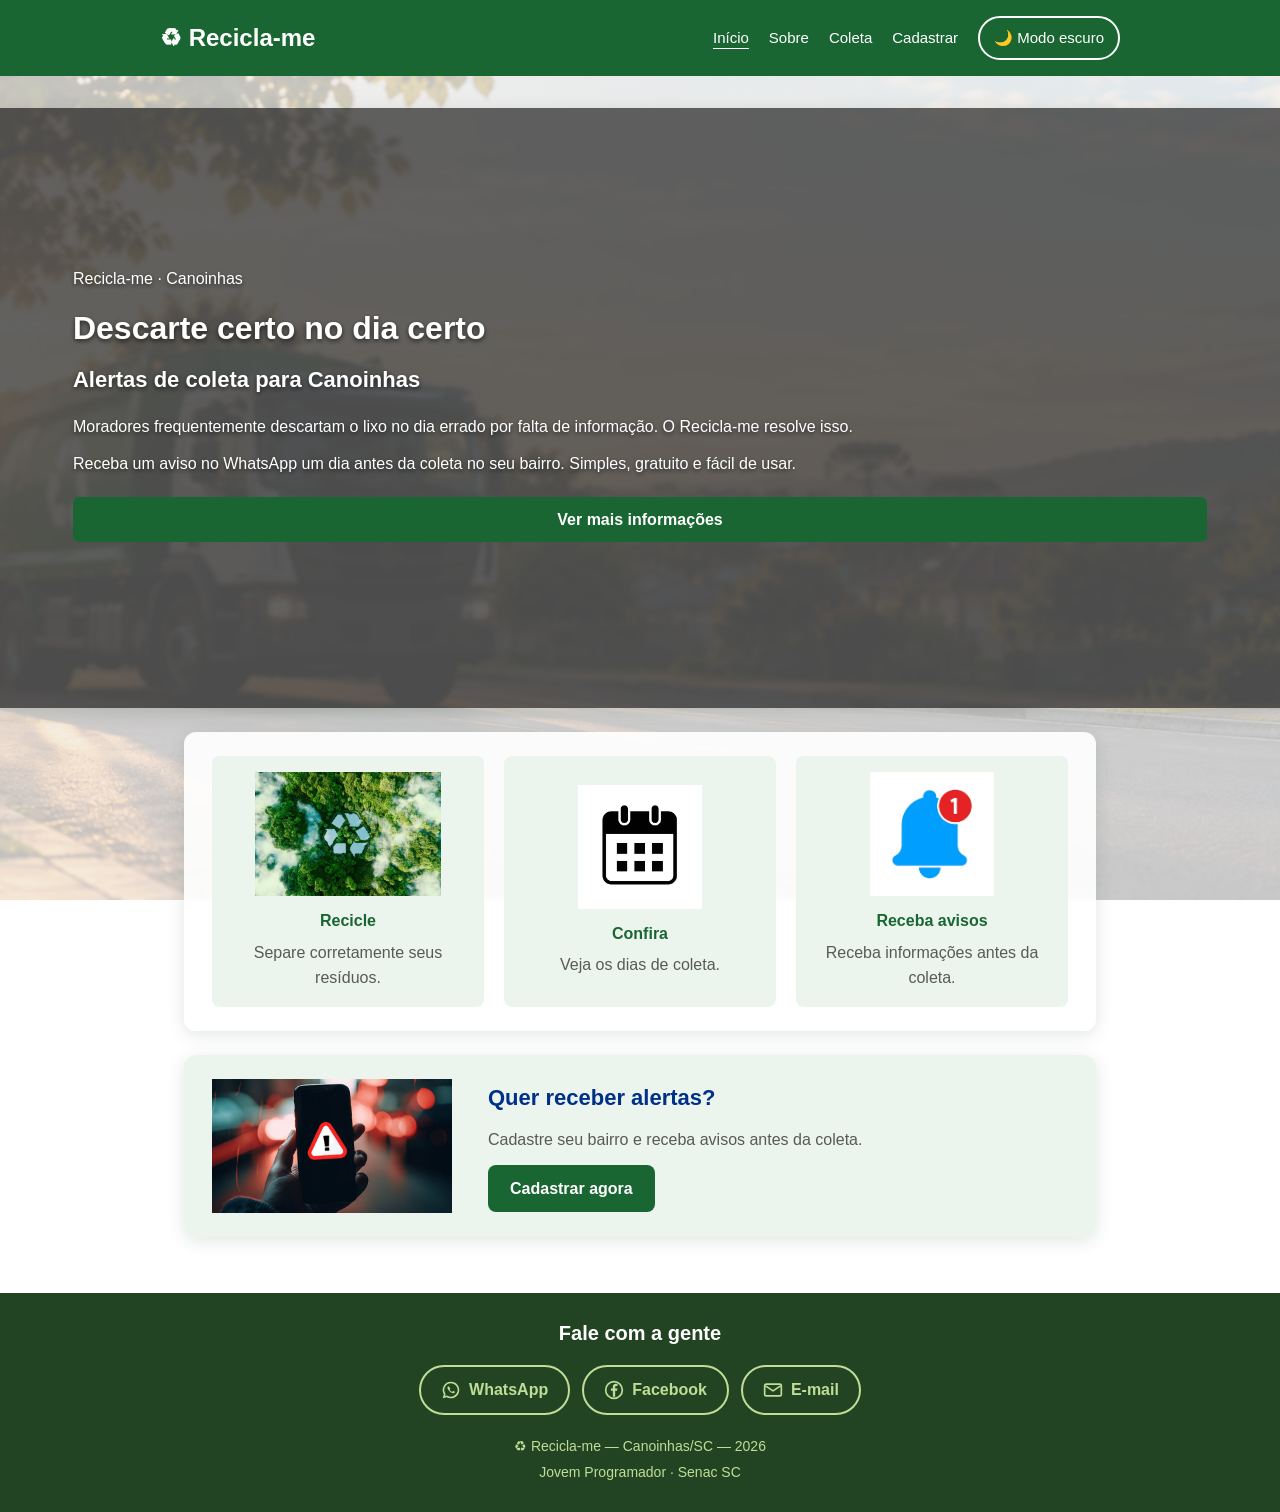
==== index.html @ 96f7b992 "menu hambúrguer acessível" ====
<!DOCTYPE html>
<html lang="pt-BR">
<head>
  <meta charset="UTF-8">
  <meta name="viewport" content="width=device-width, initial-scale=1.0">
  <meta name="description" content="Conheça o Recicla-me e receba alertas dos dias de coleta de resíduos em Canoinhas.">
  <title>Recicla-me | Início</title>
  <link rel="stylesheet" href="styles.css">
  <script src="script.js"></script>
</head>
<body>
  <a class="pular" href="#conteudo">Pular para o conteúdo</a>
  <header>
    <div id="topo">
      <a class="marca" href="index.html"><span>♻ Recicla-me</span></a>
      <button type="button" id="menu-btn" aria-expanded="false" aria-controls="menu-principal" aria-label="Abrir menu"><span></span><span></span><span></span></button>
      <nav id="menu-principal" class="mini-nav" aria-label="Navegação principal">
        <a href="index.html" aria-current="page">Início</a>
        <a href="sobre.html">Sobre</a>
        <a href="coleta.html">Coleta</a>
        <a href="cadastrar.html">Cadastrar</a>
        <button type="button" id="tema-btn" aria-pressed="false">🌙 Modo escuro</button>
      </nav>
    </div>
  </header>

  <main id="conteudo" class="pagina-inicio" tabindex="-1">
    <section class="apresentacao" aria-labelledby="titulo-inicio">
      <p class="sobretitulo">Recicla-me · Canoinhas</p>
      <h1 id="titulo-inicio">Descarte certo no dia certo</h1>
      <h2>Alertas de coleta para Canoinhas</h2>
      <p>Moradores frequentemente descartam o lixo no dia errado por falta de informação. O Recicla-me resolve isso.</p>
      <p>Receba um aviso no WhatsApp um dia antes da coleta no seu bairro. Simples, gratuito e fácil de usar.</p>
      <button type="button" id="botao-mais-info" class="botao-js" aria-expanded="false" aria-controls="bloco-info">Ver mais informações</button>
      <div id="bloco-info" class="escondido">
        <p>O aviso chega um dia antes da coleta, direto no seu WhatsApp. Você escolhe quais tipos de coleta quer acompanhar: lixo comum, reciclável ou entulho.</p>
      </div>
    </section>

    <section aria-label="Como o Recicla-me ajuda">
  <div class="cards cards-inicio">

    <article class="card">
      <img class="ilustracao-card"
           src="imagens/reciclagem.jpg"
         alt="Símbolo da reciclagem visto de cima entre árvores."
         width="612" height="408" loading="lazy">
          <h2>Recicle</h2>
      <p>Separe corretamente seus resíduos.</p>
    </article>

    <article class="card">
      <img class="ilustracao-card"
           src="imagens/calendario.png"
         alt="Ícone preto de calendário com seis datas marcadas."
         width="447" height="447" loading="lazy">
          <h2>Confira</h2>
      <p>Veja os dias de coleta.</p>
    </article>

    <article class="card">
      <img class="ilustracao-card"
           src="imagens/notificacao.jpg"
         alt="Sino azul com indicador vermelho de uma notificação."
         width="554" height="554" loading="lazy">
          <h2>Receba avisos</h2>
      <p>Receba informações antes da coleta.</p>
    </article>

  </div>
</section>

<section class="chamada-cadastro">
  <img class="ilustracao-chamada"
       src="imagens/alertas.jpg"
      alt="Mão segurando um smartphone com símbolo de alerta na tela."
      width="720" height="404" loading="lazy">

  <div class="chamada-conteudo">
    <h2>Quer receber alertas?</h2>
    <p>Cadastre seu bairro e receba avisos antes da coleta.</p>
    <a class="botao-link" href="cadastrar.html">Cadastrar agora</a>
  </div>
</section>

  </main>

  <footer>
    <h2 class="rodape-titulo">Fale com a gente</h2>
    <nav aria-label="Contato e redes sociais">
      <ul class="contatos">
        <li><a href="https://wa.me/5547999999999" target="_blank" rel="noopener noreferrer" aria-label="WhatsApp (abre em nova aba)"><svg viewBox="0 0 24 24" width="20" height="20" aria-hidden="true" focusable="false"><path fill="currentColor" d="M12 2a10 10 0 0 0-8.6 15.1L2 22l5-1.3A10 10 0 1 0 12 2zm0 2a8 8 0 1 1-4.2 14.8l-.4-.2-2.6.7.7-2.5-.2-.4A8 8 0 0 1 12 4zm-3 3.5c-.3 0-.6.3-.8.6-.3.4-.6 1-.4 1.9.3 1.2 1.2 2.6 2.7 3.9 1.5 1.3 2.9 1.8 4 2 .8.1 1.6-.3 2-.8.2-.3.3-.7.1-.9l-1.6-.9c-.2-.1-.5 0-.7.2l-.5.6c-.2.2-.4.2-.6.1-.9-.4-2-1.2-2.7-2.3-.1-.2-.1-.4 0-.6l.4-.6c.1-.2.1-.4 0-.6l-.8-1.6c-.1-.3-.3-.5-.6-.5z"/></svg><span>WhatsApp</span></a></li>
        <li><a href="https://www.facebook.com/reciclame" target="_blank" rel="noopener noreferrer" aria-label="Facebook (abre em nova aba)"><svg viewBox="0 0 24 24" width="20" height="20" aria-hidden="true" focusable="false"><circle cx="12" cy="12" r="10" fill="none" stroke="currentColor" stroke-width="2"/><path fill="currentColor" d="M13.4 20v-7h2.3l.4-2.8h-2.7V8.5c0-.8.2-1.3 1.4-1.3h1.4V4.7c-.3 0-1.1-.1-2.1-.1-2.1 0-3.5 1.3-3.5 3.6v2H8.3V13h2.3v7z"/></svg><span>Facebook</span></a></li>
        <li><a href="mailto:contato@reciclame.com.br" aria-label="E-mail"><svg viewBox="0 0 24 24" width="20" height="20" aria-hidden="true" focusable="false"><rect x="2" y="5" width="20" height="14" rx="2" fill="none" stroke="currentColor" stroke-width="2"/><path d="M3 7l9 6 9-6" fill="none" stroke="currentColor" stroke-width="2" stroke-linejoin="round"/></svg><span>E-mail</span></a></li>
      </ul>
    </nav>
    <p>♻ Recicla-me — Canoinhas/SC — 2026</p>
    <p>Jovem Programador · Senac SC</p>
  </footer>
</body>
</html>
---- styles.css ----
/* ===========================
   RECICLA-ME — styles.css
   Fundo do caminhão em todo o site
   =========================== */

:root {
  --verde-escuro: #1A6632;
  --verde-claro: #C0DD97;
  --azul: #003087;
  --neutro: #595959;
  --fundo: #F2F2F2;
  --branco: #FFFFFF;
  --verde-suave: #EAF5EC;
  --erro: #B3261E;
}

* {
  box-sizing: border-box;
  margin: 0;
  padding: 0;
}

:focus-visible {
  outline: 3px solid var(--azul);
  outline-offset: 3px;
}

header :focus-visible,
footer :focus-visible {
  outline-color: var(--branco);
}

.pular {
  position: absolute;
  top: -60px;
  left: 8px;
  z-index: 100;
  padding: 10px 14px;
  color: var(--azul);
  background-color: var(--branco);
  text-decoration: none;
  border-radius: 6px;
}

.pular:focus {
  top: 8px;
}

html {
  min-height: 100%;
}

body {
  font-family: Arial, sans-serif;
  color: var(--neutro);
  line-height: 1.6;
  overflow-x: clip;

  /* ===========================
     FUNDO DO CAMINHÃO — SITE TODO
     =========================== */

  background-image:
    linear-gradient(
      rgba(242, 242, 242, 0.78),
      rgba(242, 242, 242, 0.78)
    ),
    url("imagens/fundo.jpg");

  background-size: cover;
  background-position: center top;
  background-repeat: no-repeat;
  background-attachment: scroll;
}

img {
  max-width: 100%;
  height: auto;
}

/* ===========================
   CABEÇALHO — flexbox
   =========================== */

header {
  background-color: #1A6632;
  padding: 16px 24px;
  position: relative;
  z-index: 10;
}

#topo {
  display: flex;
  justify-content: space-between;
  align-items: center;
  flex-wrap: wrap;
  max-width: 960px;
  margin: 0 auto;
}

#topo span {
  font-size: 24px;
  font-weight: bold;
  color: var(--branco);
}

.marca {
  text-decoration: none;
}

#topo nav {
  display: none;
  flex-direction: column;
  width: 100%;
  margin-top: 16px;
  gap: 12px;
}

#topo nav.aberto {
  display: flex;
}

#topo nav a {
  display: inline-flex;
  align-items: center;
  min-height: 44px;
  color: #FFFFFF;
  text-decoration: none;
  font-size: 15px;
}

#topo nav a:hover {
  text-decoration: underline;
  text-underline-offset: 5px;
}

#topo nav a[aria-current="page"] {
  color: var(--branco);
  text-decoration: underline;
  text-underline-offset: 5px;
}

/* ===========================
   MENU SANDUÍCHE
   =========================== */

#menu-btn {
  display: flex;
  flex-direction: column;
  justify-content: space-between;
  width: 28px;
  height: 20px;
  background: none;
  border: 0;
  padding: 0;
  cursor: pointer;
}

#menu-btn span {
  height: 3px;
  width: 100%;
  background-color: var(--branco);
  border-radius: 2px;
}

#menu-btn:focus-visible {
  outline: 3px solid var(--branco);
  outline-offset: 5px;
}

/* ===========================
   ESTRUTURA GERAL
   =========================== */

main {
  max-width: 960px;
  margin: 0 auto;
  padding: 24px 14px;
}

/*
   As seções ficam translúcidas para
   o caminhão continuar aparecendo
   no fundo.
*/

section {
  background-color: rgba(255, 255, 255, 0.91);
  border-radius: 12px;
  padding: 20px 18px;
  margin-bottom: 24px;
  box-shadow: 0 4px 18px rgba(20, 60, 30, 0.12);
  backdrop-filter: blur(2px);
}

/* ===========================
   HERO / APRESENTAÇÃO
   =========================== */

.pagina-inicio .apresentacao {
  width: 100vw;
  min-height: 500px;

  margin-left: calc(50% - 50vw);

  padding: 60px 22px;

    /* A camada escura mantém o texto legível sobre o fundo do site. */

  background: linear-gradient(rgba(0, 0, 0, 0.6), rgba(0, 0, 0, 0.6));

  border-left: none;
  border-radius: 0;

  display: flex;
  flex-direction: column;
  justify-content: center;

  color: white;
  text-shadow: 0 2px 5px rgba(0, 0, 0, 0.65);
}

.pagina-inicio .apresentacao h1 {
  color: white;
}

.pagina-inicio .apresentacao h2 {
  color: white;
}

.pagina-inicio .apresentacao p {
  color: white;
}

.pagina-inicio .apresentacao .sobretitulo {
  color: #FFFFFF;
}

/* ===========================
   CARDS DA PÁGINA INICIAL
   =========================== */

.cards-inicio .card {
  min-height: 185px;
  display: flex;
  flex-direction: column;
  align-items: center;
  justify-content: center;
}

.cards-inicio .card img.ilustracao-card {
  display: block;
  width: min(100%, 200px);
  height: 124px;
  flex: 0 0 auto;
  object-fit: contain;
  margin: 0 auto 12px;
}

.chamada-cadastro {
  display: flex;
  flex-direction: column;
  align-items: center;
  justify-content: center;
  gap: 20px;
  text-align: center;
  background-color: rgba(234, 245, 236, 0.94);
}

.chamada-conteudo {
  flex: 0 1 auto;
}

.ilustracao-chamada {
  display: block;
  width: min(100%, 220px);
  height: auto;
  flex: 0 1 auto;
}

.chamada-conteudo h2,
.chamada-conteudo p {
  margin-bottom: 12px;
}

.botao-link {
  display: inline-block;
  padding: 11px 22px;
  color: var(--branco);
  background-color: var(--verde-escuro);
  border-radius: 8px;
  font-weight: bold;
  text-decoration: none;
}

.botao-link:hover {
  background-color: #145228;
}

/* ===========================
   TÍTULOS E TEXTOS
   =========================== */

h1 {
  font-size: 24px;
  color: var(--verde-escuro);
  margin-bottom: 8px;
}

h2 {
  font-size: 22px;
  color: var(--azul);
  margin-bottom: 16px;
}

h3 {
  font-size: 16px;
  color: var(--verde-escuro);
  margin-bottom: 6px;
}

.card h2 {
  font-size: 16px;
  color: var(--verde-escuro);
  margin-bottom: 6px;
}

p {
  font-size: 16px;
  margin-bottom: 12px;
}

/* ===========================
   CARDS — flexbox
   =========================== */

.cards {
  display: flex;
  flex-direction: column;
  flex-wrap: wrap;
  gap: 20px;
}

.card {
  flex: 1 1 220px;
  background-color: rgba(234, 245, 236, 0.94);
  border-radius: 8px;
  padding: 16px 20px;
  text-align: center;
  transition: transform 0.3s;
}

.card:hover {
  transform: scale(1.03);
}

.card img {
  width: 100%;
  height: auto;
  aspect-ratio: 220 / 150;
  object-fit: cover;
  border-radius: 6px;
  margin-bottom: 10px;
}

.card p {
  margin-bottom: 0;
}

/* ===========================
   TABELA — horários de coleta
   =========================== */

table {
  border-collapse: collapse;
  width: 100%;
  background-color: rgba(255, 255, 255, 0.94);
}

#horarios {
  overflow: hidden;
}

.tabela-responsiva {
  max-width: 100%;
  overflow-x: auto;
}

.tabela-responsiva:focus-visible {
  outline: 3px solid var(--azul);
  outline-offset: 3px;
}

.tabela-responsiva table {
  min-width: 540px;
}

th {
  background-color: rgba(26, 102, 50, 0.96);
  color: var(--branco);
  padding: 12px 16px;
  text-align: left;
}

td {
  padding: 12px 16px;
  border: 1px solid #DDDDDD;
}

tbody th[scope="row"] {
  padding: 12px 16px;
  border: 1px solid #DDDDDD;
  color: inherit;
  background: transparent;
  font-weight: normal;
  text-align: left;
}

tbody tr:hover {
  background-color: var(--verde-claro);
}

.semana-coleta {
  display: grid;
  grid-template-columns: 1fr;
  gap: 12px;
  list-style: none;
}

.semana-coleta li {
  min-width: 0;
  padding: 14px;
  background-color: rgba(234, 245, 236, 0.94);
  border-radius: 8px;
}

.semana-coleta strong,
.semana-coleta span {
  display: block;
}

.semana-coleta strong {
  margin-bottom: 4px;
  color: var(--verde-escuro);
}

/* ===========================
   LISTA — como funciona
   =========================== */

ol {
  padding-left: 24px;
}

ol li {
  margin-bottom: 8px;
}

/* ===========================
   CADASTRO — formulário
   =========================== */

#cadastro {
  text-align: center;
  background-color: rgba(234, 245, 236, 0.94);
}

.form-cadastro {
  width: 100%;
  max-width: 640px;
  margin: 24px auto 0;
  padding: 20px;
  text-align: left;
  background-color: rgba(255, 255, 255, 0.97);
  border-radius: 12px;
  box-shadow: 0 4px 20px rgba(0, 48, 135, 0.12);
}

.form-cadastro fieldset {
  margin-bottom: 28px;
  border: 0;
  min-width: 0;
}

.form-cadastro legend {
  width: 100%;
  margin-bottom: 16px;
  padding-bottom: 8px;
  font-size: 18px;
  font-weight: bold;
  color: var(--azul);
  border-bottom: 2px solid var(--verde-claro);
}

.form-cadastro .campo {
  margin-bottom: 16px;
}

.form-cadastro label {
  display: block;
  margin-bottom: 6px;
  font-weight: bold;
  color: #333333;
}

.obrigatorio {
  color: var(--erro);
}

.form-cadastro input[type="text"],
.form-cadastro input[type="tel"] {
  display: block;
  width: 100%;
  padding: 13px 15px;
  font: inherit;
  color: #333333;
  background-color: #FAFAFA;
  border: 1.5px solid #767676;
  border-radius: 10px;
  transition: border-color 0.2s, box-shadow 0.2s;
}

.form-cadastro input::placeholder {
  color: var(--neutro);
  opacity: 1;
}

.form-cadastro input[type="text"]:hover,
.form-cadastro input[type="tel"]:hover {
  border-color: var(--azul);
}

.form-cadastro input[type="text"]:focus,
.form-cadastro input[type="tel"]:focus {
  background-color: var(--branco);
  border-color: var(--azul);
  box-shadow: 0 0 0 3px rgba(0, 48, 135, 0.25);
  outline: 3px solid var(--azul);
  outline-offset: 2px;
}

.form-cadastro input:user-invalid {
  border-color: var(--erro);
}

.form-cadastro .campo-check {
  display: flex;
  align-items: center;
  gap: 12px;
}

.form-cadastro .campo-check input {
  width: 21px;
  height: 21px;
  flex-shrink: 0;
  accent-color: var(--verde-escuro);
  cursor: pointer;
}

.form-cadastro .campo-check label {
  margin: 0;
  font-weight: normal;
  cursor: pointer;
}

.form-cadastro .campo-check input:focus-visible,
.form-cadastro .botao:focus-visible {
  outline: 3px solid var(--azul);
  outline-offset: 3px;
}

.form-cadastro fieldset:nth-of-type(3) .campo-check {
  padding: 12px 16px;
  border: 1.5px solid #767676;
  border-radius: 10px;
  transition: background-color 0.2s, border-color 0.2s;
}

.form-cadastro fieldset:nth-of-type(3) .campo-check:hover {
  border-color: var(--verde-escuro);
}

.form-cadastro fieldset:nth-of-type(3) .campo-check:has(input:checked) {
  background-color: var(--verde-suave);
  border-color: var(--verde-escuro);
}

.form-cadastro fieldset:nth-of-type(3) .campo-check label {
  flex: 1;
  font-weight: bold;
}

.form-cadastro .botao {
  display: block;
  width: 100%;
  margin-top: 24px;
  padding: 16px 24px;
  font: inherit;
  font-size: 17px;
  font-weight: bold;
  color: var(--branco);
  background-color: var(--azul);
  border: 0;
  border-radius: 10px;
  cursor: pointer;
  transition: background-color 0.2s, transform 0.2s, box-shadow 0.2s;
}

.form-cadastro .botao:hover {
  background-color: #002163;
  transform: translateY(-2px);
  box-shadow: 0 8px 18px rgba(0, 48, 135, 0.3);
}

.form-cadastro .botao:active {
  transform: translateY(0);
}

/* ===========================
   VÍDEOS DO YOUTUBE
   =========================== */

.video-embed {
  position: relative;
  width: 100%;
  max-width: 720px;
  margin: 16px auto 0;
  aspect-ratio: 16 / 9;
}

.video-embed iframe {
  position: absolute;
  inset: 0;
  width: 100%;
  height: 100%;
  border: 0;
  border-radius: 12px;
}

/* ===========================
   RODAPÉ
   =========================== */

footer {
  background-color: rgba(26, 61, 26, 0.96);
  text-align: center;
  padding: 24px;
}

footer p {
  color: var(--verde-claro);
  font-size: 14px;
  margin-bottom: 4px;
}

.rodape-titulo {
  margin-bottom: 16px;
  font-size: 20px;
  color: var(--branco);
}

.contatos {
  display: flex;
  flex-wrap: wrap;
  justify-content: center;
  gap: 12px;
  margin-bottom: 20px;
  list-style: none;
}

.contatos a {
  display: inline-flex;
  align-items: center;
  gap: 8px;
  padding: 10px 20px;
  color: var(--verde-claro);
  text-decoration: none;
  font-weight: bold;
  border: 2px solid var(--verde-claro);
  border-radius: 999px;
  transition: background-color 0.2s, color 0.2s, transform 0.2s;
}

.contatos a:hover {
  color: #1A3D1A;
  background-color: var(--verde-claro);
  transform: translateY(-2px);
}

.contatos a:focus-visible {
  outline: 3px solid var(--branco);
  outline-offset: 3px;
}

/* ===========================
   JAVASCRIPT
   =========================== */

@media (prefers-reduced-motion: no-preference) {
  html {
    scroll-behavior: smooth;
  }
}

.escondido {
  display: none;
}

.botao-js {
  display: inline-block;
  margin-top: 8px;
  margin-bottom: 8px;
  padding: 10px 24px;
  font: inherit;
  font-weight: bold;
  color: var(--branco);
  background-color: var(--verde-escuro);
  border: 0;
  border-radius: 6px;
  cursor: pointer;
  transition: background-color 0.2s;
}

.botao-js:hover {
  background-color: #145228;
}

.botao-js:focus-visible {
  outline: 3px solid var(--azul);
  outline-offset: 3px;
}

/* ===========================
   MENSAGEM DO FORMULÁRIO
   =========================== */

.mensagem {
  margin: 0;
}

.mensagem:not(:empty) {
  margin-top: 16px;
  padding: 14px 16px;
  font-weight: bold;
  text-align: center;
  border-radius: 10px;
}

.mensagem.sucesso {
  color: #14461F;
  background-color: #E3F3E4;
  border: 2px solid var(--verde-escuro);
}

.mensagem.erro {
  color: #7A1712;
  background-color: #FDECEA;
  border: 2px solid #B3261E;
}

/* ===========================
   BOTÃO DO MODO ESCURO
   =========================== */

#tema-btn {
  display: inline-flex;
  align-items: center;
  min-height: 44px;
  font: inherit;
  font-size: 15px;
  color: #FFFFFF;
  background: transparent;
  border: 2px solid #FFFFFF;
  border-radius: 999px;
  padding: 4px 14px;
  cursor: pointer;
  transition: background-color 0.2s, color 0.2s;
}

#tema-btn:hover {
  color: var(--verde-escuro);
  background-color: var(--verde-claro);
}

#tema-btn:focus-visible {
  outline: 3px solid var(--branco);
  outline-offset: 3px;
}

/* ===========================
   MODO ESCURO
   =========================== */

[data-theme="dark"] {
  color-scheme: dark;
  --fundo: #111611;
  --neutro: #D3DBD3;
  --verde-suave: #263326;
}

[data-theme="dark"] :focus-visible {
  outline-color: #9DB8FF;
}

[data-theme="dark"] header :focus-visible,
[data-theme="dark"] footer :focus-visible {
  outline-color: #FFFFFF;
}

[data-theme="dark"] body {
  background-image:
    linear-gradient(
      rgba(17, 22, 17, 0.72),
      rgba(17, 22, 17, 0.72)
    ),
    url("imagens/fundo.jpg");
}

[data-theme="dark"] section {
  background-color: rgba(27, 35, 27, 0.93);
}

[data-theme="dark"] .card,
[data-theme="dark"] #cadastro {
  background-color: rgba(38, 51, 38, 0.94);
}

[data-theme="dark"] .chamada-cadastro,
[data-theme="dark"] .semana-coleta li {
  background-color: rgba(38, 51, 38, 0.94);
}

[data-theme="dark"] .sobretitulo,
[data-theme="dark"] .semana-coleta strong {
  color: #8FD19E;
}

[data-theme="dark"] h1,
[data-theme="dark"] h3 {
  color: #8FD19E;
}

[data-theme="dark"] h2 {
  color: #9DB8FF;
}

[data-theme="dark"] .card h2 {
  color: #8FD19E;
}

[data-theme="dark"] td {
  border-color: #3A463A;
}

[data-theme="dark"] tbody th[scope="row"] {
  border-color: #3A463A;
}

[data-theme="dark"] tbody tr:hover {
  background-color: #2C3D2C;
}

[data-theme="dark"] table {
  background-color: rgba(20, 27, 20, 0.94);
}

/* Formulário no modo escuro */

[data-theme="dark"] .form-cadastro {
  background-color: rgba(20, 27, 20, 0.97);
  box-shadow: 0 4px 20px rgba(0, 0, 0, 0.5);
}

[data-theme="dark"] .form-cadastro legend {
  color: #9DB8FF;
  border-bottom-color: #3F6B45;
}

[data-theme="dark"] .form-cadastro label {
  color: #E6EDE6;
}

[data-theme="dark"] .obrigatorio {
  color: #FF8A80;
}

[data-theme="dark"] .form-cadastro input[type="text"],
[data-theme="dark"] .form-cadastro input[type="tel"] {
  color: #E6EDE6;
  background-color: #1B231B;
  border-color: #8A9A8A;
}

[data-theme="dark"] .form-cadastro input::placeholder {
  color: #B5C0B5;
}

[data-theme="dark"] .form-cadastro input[type="text"]:hover,
[data-theme="dark"] .form-cadastro input[type="tel"]:hover {
  border-color: #9DB8FF;
}

[data-theme="dark"] .form-cadastro input[type="text"]:focus,
[data-theme="dark"] .form-cadastro input[type="tel"]:focus {
  background-color: #141B14;
  border-color: #9DB8FF;
  box-shadow: 0 0 0 3px rgba(157, 184, 255, 0.35);
  outline-color: #9DB8FF;
}

[data-theme="dark"] .form-cadastro input:user-invalid {
  border-color: #FF8A80;
}

[data-theme="dark"] .form-cadastro fieldset:nth-of-type(3) .campo-check {
  border-color: #8A9A8A;
}

[data-theme="dark"] .form-cadastro fieldset:nth-of-type(3) .campo-check:has(input:checked) {
  background-color: #2C4A2F;
  border-color: #8FD19E;
}

[data-theme="dark"] .form-cadastro .campo-check input:focus-visible,
[data-theme="dark"] .form-cadastro .botao:focus-visible {
  outline-color: #9DB8FF;
}

[data-theme="dark"] .form-cadastro .botao {
  background-color: #2F5FC4;
}

[data-theme="dark"] .form-cadastro .botao:hover {
  background-color: #244C9E;
  box-shadow: 0 8px 18px rgba(0, 0, 0, 0.5);
}

/* ===========================
   RESPONSIVO
   =========================== */

@media (min-width: 600px) {
  .semana-coleta {
    grid-template-columns: repeat(2, minmax(0, 1fr));
  }
}

/* Telas a partir de tablet */

@media (min-width: 768px) {

  body {
    background-attachment: fixed;
    background-position: center center;
  }

  #topo {
    flex-wrap: nowrap;
  }

  #menu-btn {
    display: none;
  }

  #topo nav {
    display: flex;
    flex-direction: row;
    width: auto;
    margin-top: 0;
    gap: 20px;
  }

  main {
    padding: 32px 24px;
  }

  section {
    padding: 24px 28px;
  }

  h1 {
    font-size: 32px;
  }

  .pagina-inicio .apresentacao {
    min-height: 600px;
    padding: 80px 8%;
  }

  .cards {
    flex-direction: row;
  }

  #horarios {
    overflow: visible;
  }

  .form-cadastro {
    padding: 32px;
    border-radius: 16px;
  }

  .chamada-cadastro {
    flex-direction: row;
    gap: 36px;
    text-align: left;
  }

  .ilustracao-chamada {
    width: min(100%, 240px);
    flex: 0 1 240px;
  }

  .chamada-conteudo {
    flex: 1 1 320px;
  }

  #horarios {
    overflow: visible;
  }

  .tabela-responsiva table {
    min-width: 0;
  }

  .form-cadastro fieldset:nth-of-type(1) {
    display: grid;
    grid-template-columns: 1fr 1fr;
    column-gap: 16px;
  }

  .form-cadastro fieldset:nth-of-type(1) legend {
    grid-column: 1 / -1;
  }
}

@media (min-width: 1024px) {
  .semana-coleta {
    grid-template-columns: repeat(4, minmax(0, 1fr));
  }
}

/* ===========================
   ACESSIBILIDADE / MOVIMENTO
   =========================== */

@media (prefers-reduced-motion: reduce) {

  .form-cadastro input,
  .form-cadastro .botao,
  .form-cadastro .campo-check,
  .contatos a,
  #tema-btn,
  .card {
    transition: none;
  }

  .form-cadastro .botao:hover,
  .contatos a:hover,
  .card:hover {
    transform: none;
  }
}

/* ===========================
   VALIDAÇÃO DO FORMULÁRIO
   =========================== */

.mensagem-erro {
  margin: 0;
  color: #b00020;
  font-size: 0.9rem;
}

.mensagem-erro:not(:empty) {
  margin-top: 0.25rem;
}

:root[data-theme="dark"] .mensagem-erro {
  color: #ff9b9b;
}

.campo-invalido {
  border: 2px solid #b00020;
}

:root[data-theme="dark"] .campo-invalido {
  border-color: #ff9b9b;
}

input[type="checkbox"].campo-invalido {
  outline: 2px solid #b00020;
  outline-offset: 2px;
}

:root[data-theme="dark"] input[type="checkbox"].campo-invalido {
  outline-color: #ff9b9b;
}

.form-cadastro input[aria-invalid="true"] {
  border-color: var(--erro);
  border-width: 2px;
}

.form-cadastro input[aria-invalid="true"]:focus {
  border-color: var(--erro);
  border-width: 2px;
}

[data-theme="dark"] .form-cadastro input[aria-invalid="true"] {
  border-color: #FF8A80;
}

[data-theme="dark"] .form-cadastro input[aria-invalid="true"]:focus {
  border-color: #FF8A80;
  border-width: 2px;
}
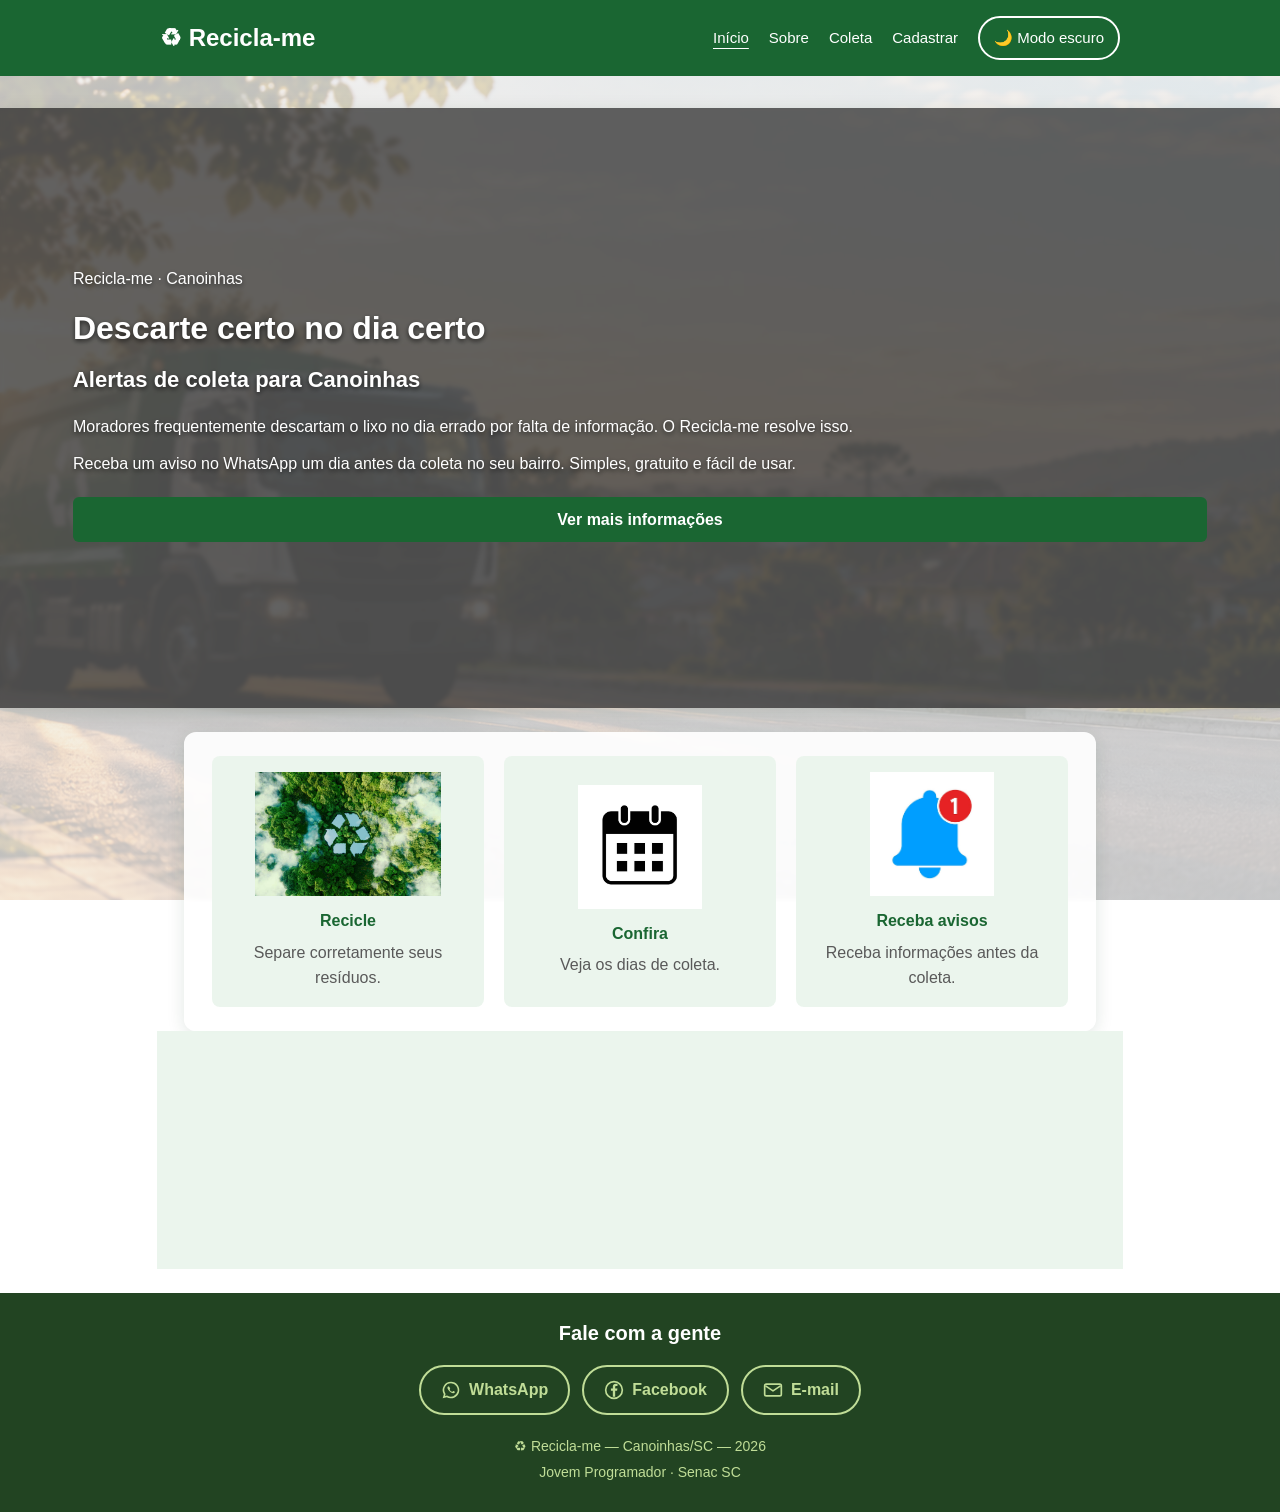
==== commit dbca301a: "Adiciona favicon" ====
--- a/index.html
+++ b/index.html
@@ -6,14 +6,15 @@
   <meta name="description" content="Conheça o Recicla-me e receba alertas dos dias de coleta de resíduos em Canoinhas.">
   <title>Recicla-me | Início</title>
   <link rel="stylesheet" href="styles.css">
-  <script src="script.js"></script>
+  <link rel="icon" href="data:image/svg+xml,<svg xmlns=%22http://www.w3.org/2000/svg%22 viewBox=%220 0 100 100%22><text y=%22.9em%22 font-size=%2290%22>♻</text></svg>">
+  <script src="script.js" defer></script>
 </head>
 <body>
   <a class="pular" href="#conteudo">Pular para o conteúdo</a>
   <header>
     <div id="topo">
       <a class="marca" href="index.html"><span>♻ Recicla-me</span></a>
-      <button type="button" id="menu-btn" aria-expanded="false" aria-controls="menu-principal" aria-label="Abrir menu"><span></span><span></span><span></span></button>
+      <button type="button" id="menu-btn" aria-expanded="false" aria-controls="menu-principal" aria-label="Menu"><span></span><span></span><span></span></button>
       <nav id="menu-principal" class="mini-nav" aria-label="Navegação principal">
         <a href="index.html" aria-current="page">Início</a>
         <a href="sobre.html">Sobre</a>
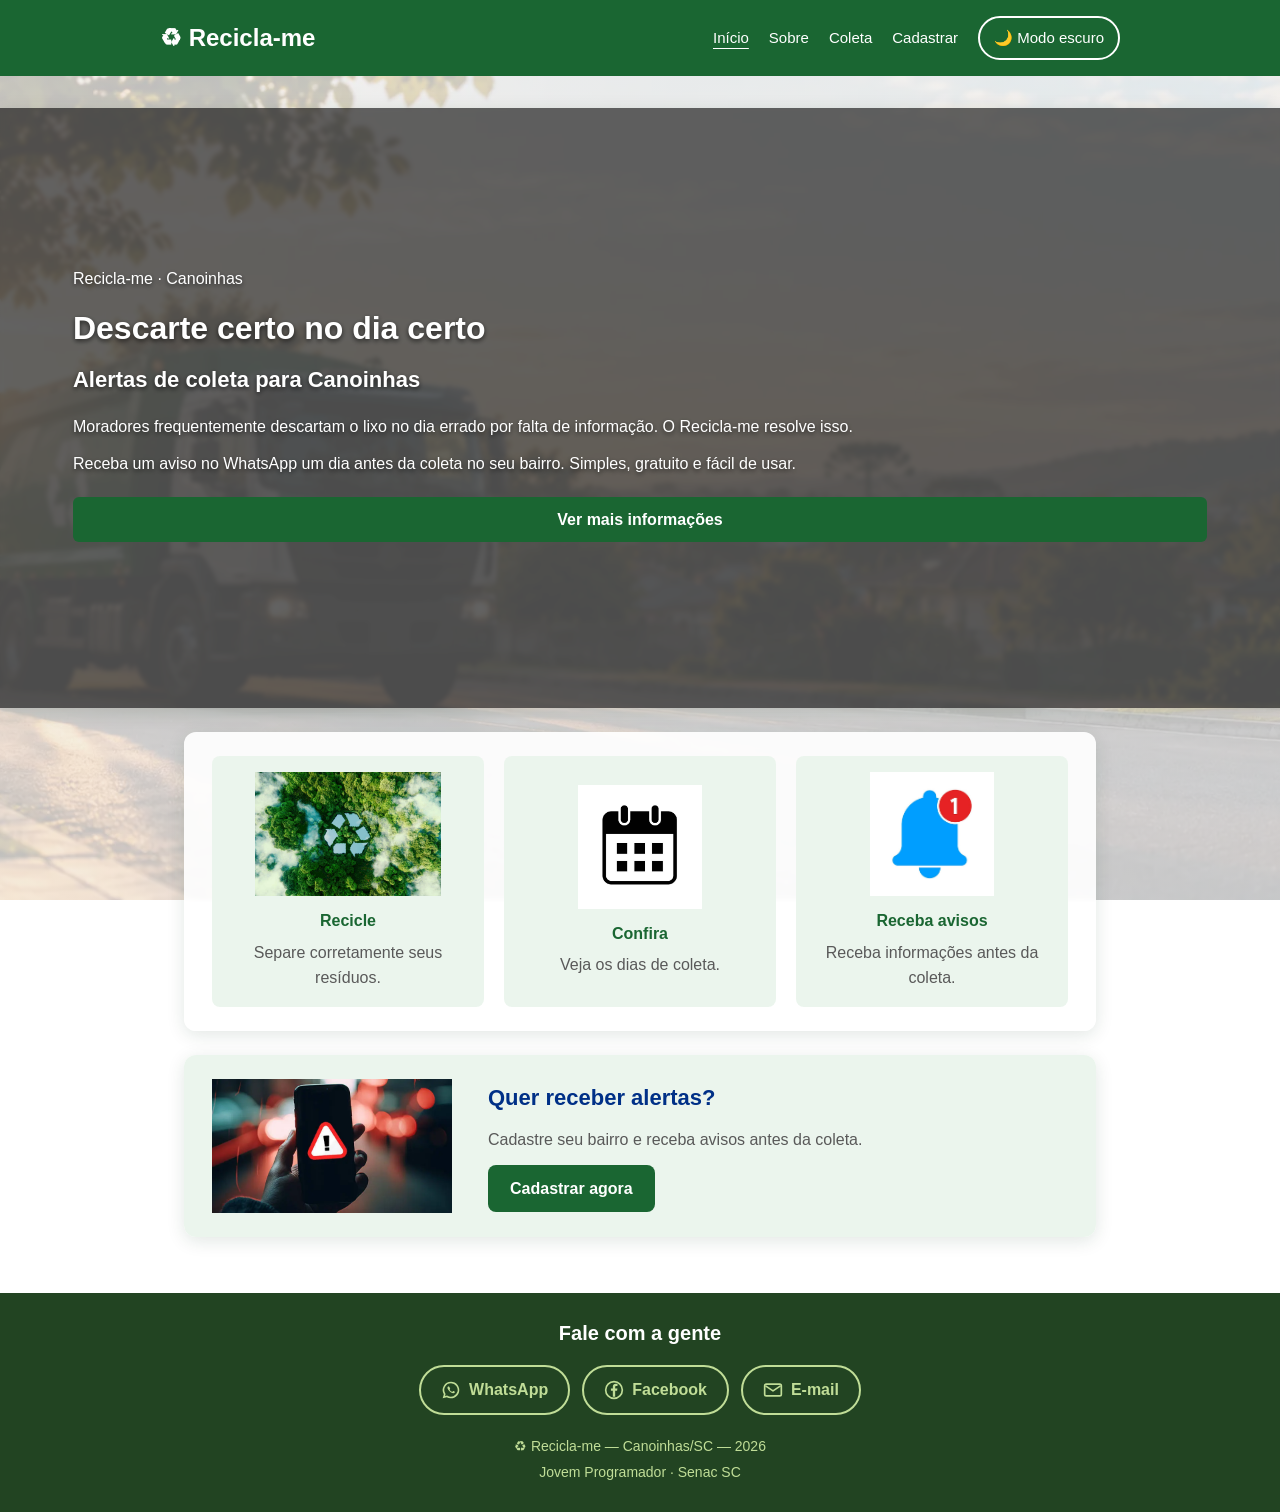
==== commit dc2822ec: "Troca fundo e alertas por WebP" ====
--- a/index.html
+++ b/index.html
@@ -43,27 +43,27 @@
 
     <article class="card">
       <img class="ilustracao-card"
-           src="imagens/reciclagem.jpg"
-         alt="Símbolo da reciclagem visto de cima entre árvores."
-         width="612" height="408" loading="lazy">
+        src="imagens/reciclagem.jpg"
+        alt="Símbolo da reciclagem visto de cima entre árvores."
+        width="612" height="408" loading="lazy">
           <h2>Recicle</h2>
       <p>Separe corretamente seus resíduos.</p>
     </article>
 
     <article class="card">
       <img class="ilustracao-card"
-           src="imagens/calendario.png"
-         alt="Ícone preto de calendário com seis datas marcadas."
-         width="447" height="447" loading="lazy">
+        src="imagens/calendario.png"
+        alt="Ícone preto de calendário com seis datas marcadas."
+        width="447" height="447" loading="lazy">
           <h2>Confira</h2>
       <p>Veja os dias de coleta.</p>
     </article>
 
     <article class="card">
       <img class="ilustracao-card"
-           src="imagens/notificacao.jpg"
-         alt="Sino azul com indicador vermelho de uma notificação."
-         width="554" height="554" loading="lazy">
+        src="imagens/notificacao.jpg"
+        alt="Sino azul com indicador vermelho de uma notificação."
+        width="554" height="554" loading="lazy">
           <h2>Receba avisos</h2>
       <p>Receba informações antes da coleta.</p>
     </article>
@@ -73,7 +73,7 @@
 
 <section class="chamada-cadastro">
   <img class="ilustracao-chamada"
-       src="imagens/alertas.jpg"
+      src="imagens/alertas.webp"
       alt="Mão segurando um smartphone com símbolo de alerta na tela."
       width="720" height="404" loading="lazy">
 
--- a/styles.css
+++ b/styles.css
@@ -57,7 +57,7 @@
   overflow-x: clip;
 
   /* ===========================
-     FUNDO DO CAMINHÃO — SITE TODO
+    FUNDO DO CAMINHÃO — SITE TODO
      =========================== */
 
   background-image:
@@ -65,7 +65,7 @@
       rgba(242, 242, 242, 0.78),
       rgba(242, 242, 242, 0.78)
     ),
-    url("imagens/fundo.jpg");
+    url("imagens/fundo.webp");
 
   background-size: cover;
   background-position: center top;
@@ -79,7 +79,7 @@
 }
 
 /* ===========================
-   CABEÇALHO — flexbox
+  CABEÇALHO — flexbox
    =========================== */
 
 header {
@@ -813,7 +813,7 @@
       rgba(17, 22, 17, 0.72),
       rgba(17, 22, 17, 0.72)
     ),
-    url("imagens/fundo.jpg");
+    url("imagens/fundo.webp");
 }
 
 [data-theme="dark"] section {
